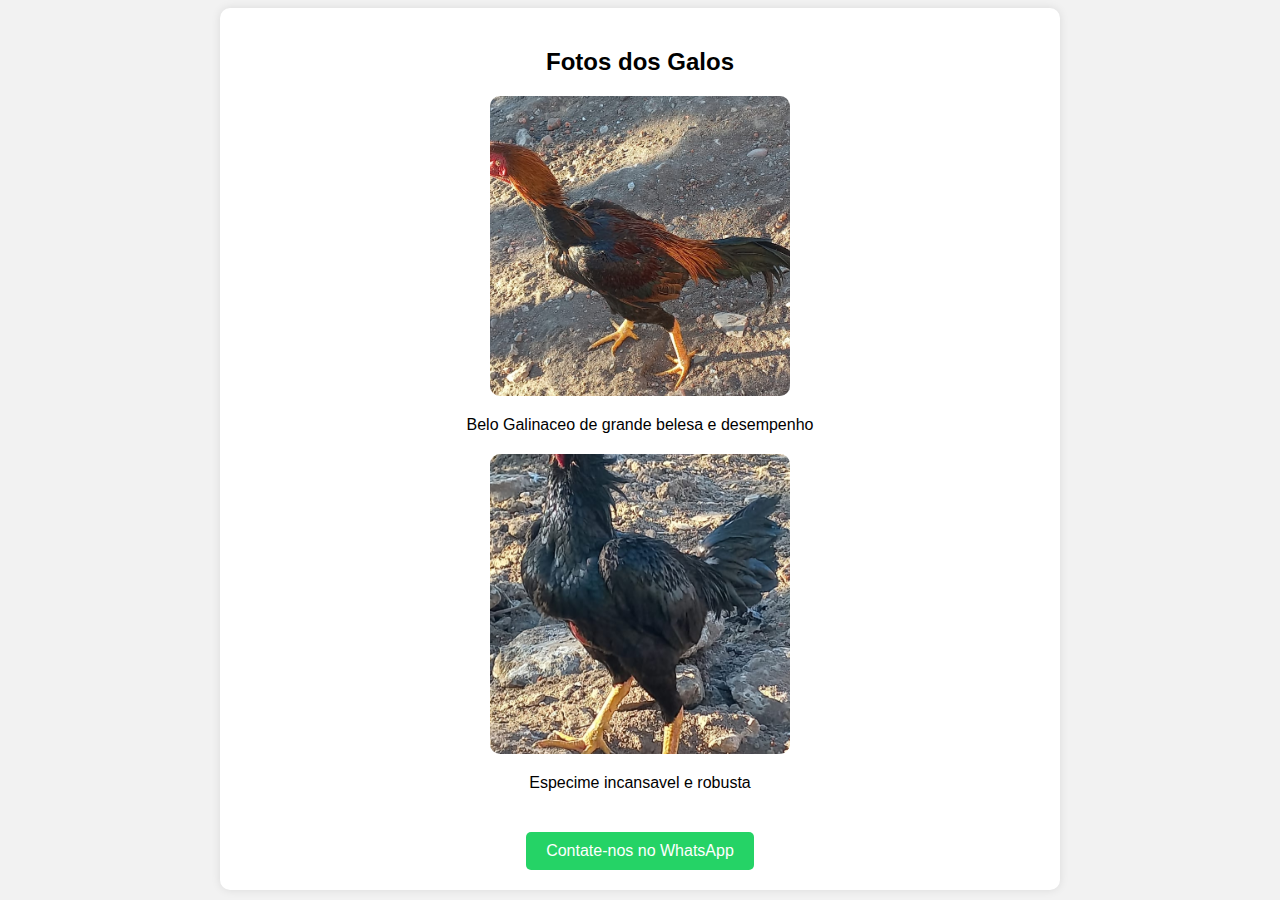
==== index.html @ 25e4c2ea "first commit" ====
<!DOCTYPE html>
<html lang="pt-br">
<head>
    <meta charset="UTF-8">
    <meta name="viewport" content="width=device-width, initial-scale=1.0">
    <title>Venda de Galos</title>    
    <style>
        body {
            font-family: Arial, sans-serif;
            text-align: center;
            background-color: #f2f2f2;
        }
        .container {
            max-width: 800px;
            margin: 0 auto;
            padding: 20px;
            background-color: white;
            border-radius: 10px;
            box-shadow: 0 0 10px rgba(0, 0, 0, 0.1);
        }
        .product {
            margin-bottom: 20px;
        }
        .product img {
            width: 300px; /* Defina a largura desejada */
            height: 300px; /* Defina a altura desejada */
            object-fit: cover; /* Faz a imagem preencher a área definida mantendo a proporção */
            border-radius: 10px;
        }
        .whatsapp-link {
            display: inline-block;
            margin-top: 20px;
            padding: 10px 20px;
            color: white;
            background-color: #25d366;
            border-radius: 5px;
            text-decoration: none;
        }
    </style>
</head>
<body>
    <div class="container">
        <h2>Fotos dos Galos</h2>
        
        <div class="product">
            <img src="galos/galo1.jpeg" alt="Produto 1">
            <p>Belo Galinaceo de grande belesa e desempenho</p>
        </div>

        <div class="product">
            <img src="galos/galo2.jpeg" alt="Produto 2">
            <p>Especime incansavel e robusta</p>
        </div>

        <!-- Adicione mais produtos conforme necessário -->

        <a href="https://wa.me/+5521960160355" class="whatsapp-link" target="_blank">Contate-nos no WhatsApp</a>
    </div>
</body>
</html>
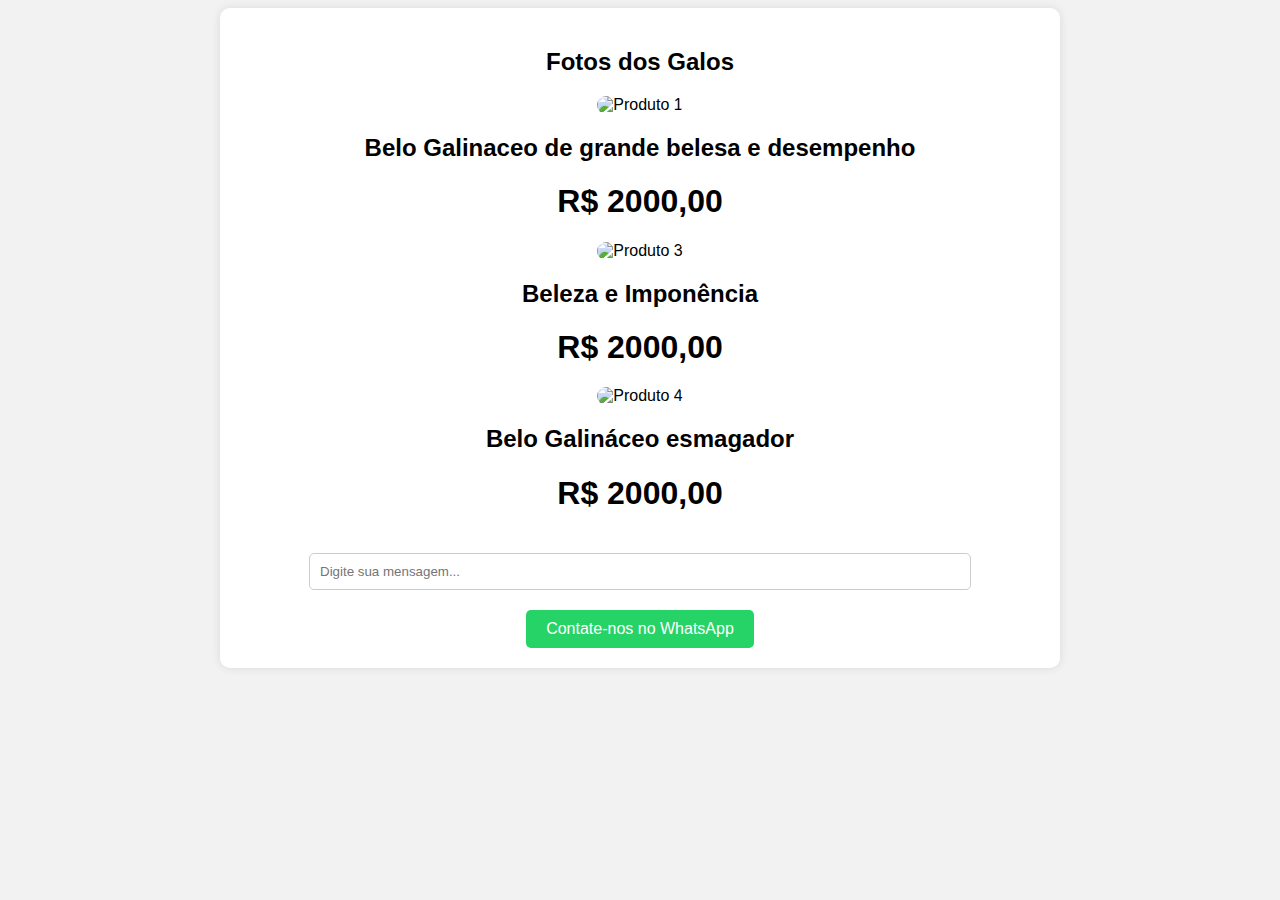
==== commit 3da102a0: "script msg" ====
--- a/index.html
+++ b/index.html
@@ -3,13 +3,14 @@
 <head>
     <meta charset="UTF-8">
     <meta name="viewport" content="width=device-width, initial-scale=1.0">
-    <title>Venda de Galos</title>    
+    <title>Venda de Galos</title>
     <style>
         body {
             font-family: Arial, sans-serif;
             text-align: center;
             background-color: #f2f2f2;
         }
+
         .container {
             max-width: 800px;
             margin: 0 auto;
@@ -18,15 +19,18 @@
             border-radius: 10px;
             box-shadow: 0 0 10px rgba(0, 0, 0, 0.1);
         }
+
         .product {
             margin-bottom: 20px;
         }
-        .product img {
-            width: 300px; /* Defina a largura desejada */
-            height: 300px; /* Defina a altura desejada */
-            object-fit: cover; /* Faz a imagem preencher a área definida mantendo a proporção */
-            border-radius: 10px;
-        }
+
+            .product img {
+                width: 300px;
+                height: 300px;
+                object-fit: cover;
+                border-radius: 10px;
+            }
+
         .whatsapp-link {
             display: inline-block;
             margin-top: 20px;
@@ -36,27 +40,51 @@
             border-radius: 5px;
             text-decoration: none;
         }
+
+        .message-input {
+            width: 80%;
+            padding: 10px;
+            margin-top: 20px;
+            border-radius: 5px;
+            border: 1px solid #ccc;
+        }
     </style>
 </head>
 <body>
     <div class="container">
         <h2>Fotos dos Galos</h2>
-        
+
         <div class="product">
-            <img src="galos/galo1.jpeg" alt="Produto 1">
-            <p>Belo Galinaceo de grande belesa e desempenho</p>
+            <img src="galos/galo300-1.jpg" alt="Produto 1">
+            <h2>Belo Galinaceo de grande belesa e desempenho</h2>
+            <h1>R$ 2000,00</h1>
         </div>
 
         <div class="product">
-            <img src="galos/galo2.jpeg" alt="Produto 2">
-            <p>Especime incansavel e robusta</p>
+            <img src="galos/galo300-3.jpg" alt="Produto 3">
+            <h2>Beleza e Imponência </h2>
+            <h1>R$ 2000,00</h1>
         </div>
 
-        <!-- Adicione mais produtos conforme necessário -->
+        <div class="product">
+            <img src="galos/galo300-4.jpg" alt="Produto 4">
+            <h2>Belo Galináceo esmagador</h2>
+            <h1>R$ 2000,00</h1>
+        </div>
 
-        <a href="https://wa.me/+5521960160355" class="whatsapp-link" target="_blank">Contate-nos no WhatsApp</a>
+        <!-- Campo para o usuário personalizar a mensagem -->
+        <input type="text" id="whatsappMessage" class="message-input" placeholder="Digite sua mensagem...">
+
+        <!-- Botão para enviar a mensagem -->
+        <a href="#" class="whatsapp-link" id="sendMessage" target="_blank">Contate-nos no WhatsApp</a>
     </div>
+
+    <script>document.getElementById("sendMessage").addEventListener("click", function(event) {
+            event.preventDefault();
+            const message = document.getElementById("whatsappMessage").value;
+            const phoneNumber = "+5521960160355";
+            const whatsappURL = `https://wa.me/${phoneNumber}?text=${encodeURIComponent(message)}`;
+            window.open(whatsappURL, '_blank');
+        });</script>
 </body>
 </html>
-
-
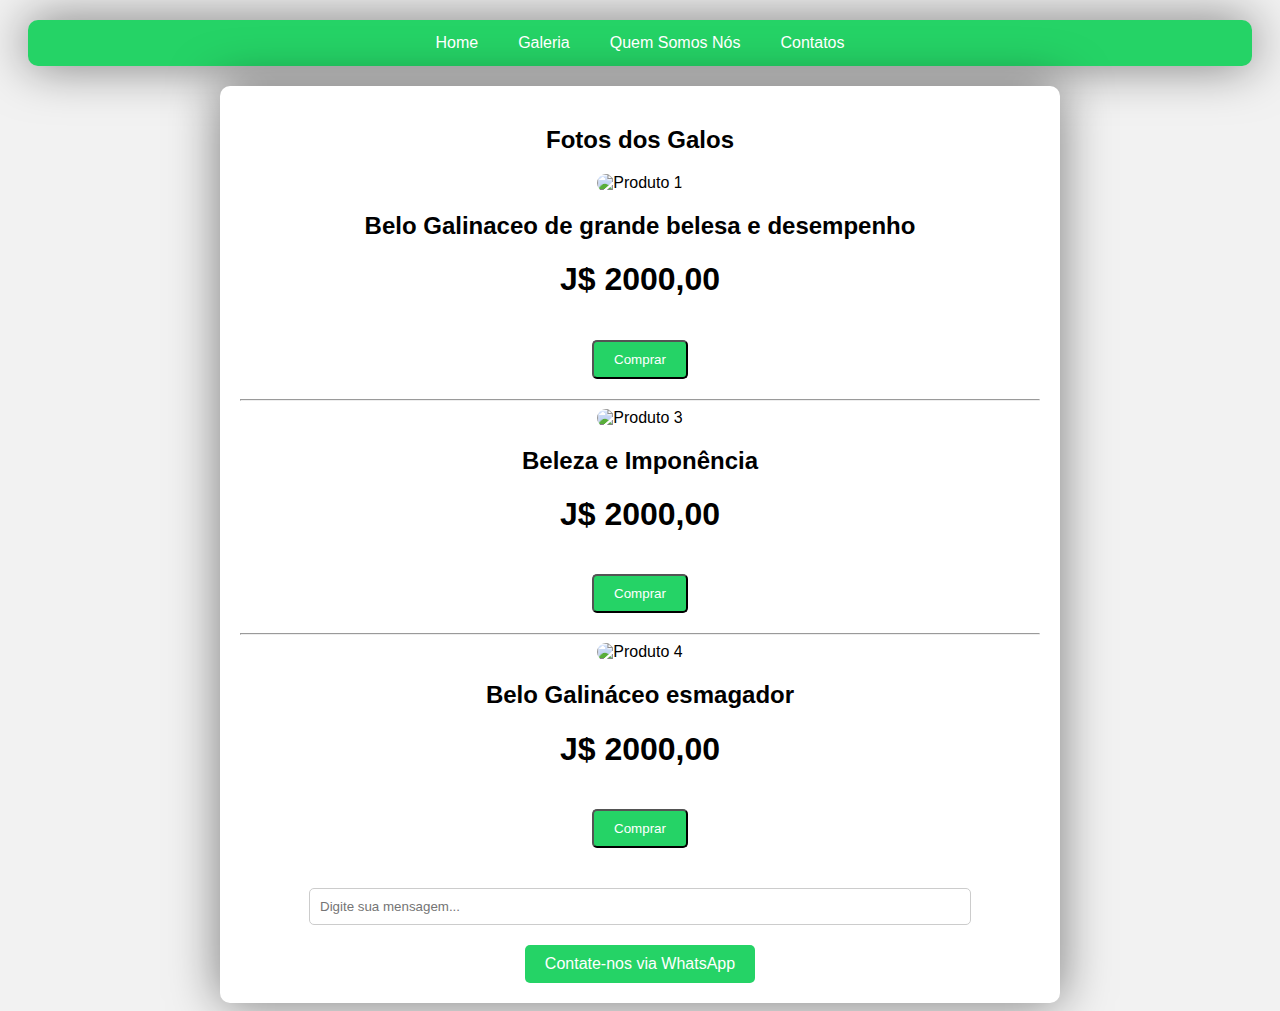
==== commit 7226d04a: "Merge pull request #1 from ygorkarateca/main" ====
--- a/index.html
+++ b/index.html
@@ -3,88 +3,54 @@
 <head>
     <meta charset="UTF-8">
     <meta name="viewport" content="width=device-width, initial-scale=1.0">
+    <link rel="stylesheet" href="templates/style.css">
     <title>Venda de Galos</title>
-    <style>
-        body {
-            font-family: Arial, sans-serif;
-            text-align: center;
-            background-color: #f2f2f2;
-        }
+</head>
+<body class="fade">
+    <nav class="navbar">
+        <ul>
+            <li><a href="index.html">Home</a></li>
+            <li><a href="pages/galeria.html">Galeria</a></li>
+            <li><a href="pages/quem-somos-nos.html">Quem Somos Nós</a></li>
+            <li><a href="pages/contatos.html">Contatos</a></li>
+        </ul>
+    </nav>
 
-        .container {
-            max-width: 800px;
-            margin: 0 auto;
-            padding: 20px;
-            background-color: white;
-            border-radius: 10px;
-            box-shadow: 0 0 10px rgba(0, 0, 0, 0.1);
-        }
-
-        .product {
-            margin-bottom: 20px;
-        }
-
-            .product img {
-                width: 300px;
-                height: 300px;
-                object-fit: cover;
-                border-radius: 10px;
-            }
-
-        .whatsapp-link {
-            display: inline-block;
-            margin-top: 20px;
-            padding: 10px 20px;
-            color: white;
-            background-color: #25d366;
-            border-radius: 5px;
-            text-decoration: none;
-        }
-
-        .message-input {
-            width: 80%;
-            padding: 10px;
-            margin-top: 20px;
-            border-radius: 5px;
-            border: 1px solid #ccc;
-        }
-    </style>
-</head>
-<body>
     <div class="container">
         <h2>Fotos dos Galos</h2>
 
         <div class="product">
             <img src="galos/galo300-1.jpg" alt="Produto 1">
             <h2>Belo Galinaceo de grande belesa e desempenho</h2>
-            <h1>R$ 2000,00</h1>
+            <h1>J$ 2000,00</h1>
+            <button class="h1-compra" onclick="realizarCompra()">Comprar</button>
         </div>
+        
+        <hr class="hr-shadow">
 
         <div class="product">
             <img src="galos/galo300-3.jpg" alt="Produto 3">
-            <h2>Beleza e Imponência </h2>
-            <h1>R$ 2000,00</h1>
+            <h2>Beleza e Imponência</h2>
+            <h1>J$ 2000,00</h1>
+            <button class="h1-compra" onclick="realizarCompra()">Comprar</button>
         </div>
+
+        <hr class="hr-shadow">
 
         <div class="product">
             <img src="galos/galo300-4.jpg" alt="Produto 4">
             <h2>Belo Galináceo esmagador</h2>
-            <h1>R$ 2000,00</h1>
+            <h1>J$ 2000,00</h1>
+            <button class="h1-compra" onclick="realizarCompra()">Comprar</button>
         </div>
 
         <!-- Campo para o usuário personalizar a mensagem -->
         <input type="text" id="whatsappMessage" class="message-input" placeholder="Digite sua mensagem...">
 
         <!-- Botão para enviar a mensagem -->
-        <a href="#" class="whatsapp-link" id="sendMessage" target="_blank">Contate-nos no WhatsApp</a>
+        <a href="#" class="whatsapp-link" id="sendMessage" target="_blank">Contate-nos via WhatsApp</a>
     </div>
 
-    <script>document.getElementById("sendMessage").addEventListener("click", function(event) {
-            event.preventDefault();
-            const message = document.getElementById("whatsappMessage").value;
-            const phoneNumber = "+5521960160355";
-            const whatsappURL = `https://wa.me/${phoneNumber}?text=${encodeURIComponent(message)}`;
-            window.open(whatsappURL, '_blank');
-        });</script>
+    <script src="templates/script.js"></script>
 </body>
 </html>
--- a/templates/style.css
+++ b/templates/style.css
@@ -0,0 +1,110 @@
+body {
+
+    font-family: Arial, sans-serif;
+    text-align: center;
+    background-color: #f2f2f2;
+}
+
+.container {
+
+    max-width: 800px;
+    margin: 0 auto;
+    padding: 20px;
+    background-color: white;
+    border-radius: 10px;
+    box-shadow: 0px 0px 50px rgba(0, 0, 0, 0.5);
+}
+
+.product {
+
+    margin-bottom: 20px;
+}
+
+    .product img {
+
+        width: 300px;
+        height: 300px;
+        object-fit: cover;
+        border-radius: 10px;
+    
+    }
+
+.whatsapp-link {
+
+    display: inline-block;
+    margin-top: 20px;
+    padding: 10px 20px;
+    color: white;
+    background-color: #25d366;
+    border-radius: 5px;
+    text-decoration: none;
+}
+
+.message-input {
+
+    width: 80%;
+    padding: 10px;
+    margin-top: 20px;
+    border-radius: 5px;
+    border: 1px solid #ccc;
+}
+
+.h1-compra {
+
+    display: inline-block;
+    margin-top: 20px;
+    padding: 10px 20px;
+    color: white;
+    background-color: #25d366;
+    border-radius: 5px;
+    text-decoration: none;
+}
+
+.navbar {
+    
+    margin: 20px;
+    border-radius: 10px;
+    background-color: #25d366;
+    overflow: hidden;
+    display: flex;
+    justify-content: center;
+    box-shadow: 0px 0px 50px rgba(0, 0, 0, 0.5);
+}
+
+.navbar ul {
+
+    list-style-type: none;
+    margin: 0;
+    padding: 0;
+}
+
+.navbar li {
+
+    float: left;
+}
+
+.navbar li a {
+    
+    display: block;
+    color: hsl(0, 0%, 100%);
+    text-align: center;
+    padding: 14px 20px;
+    text-decoration: none;
+}
+
+.navbar li a:hover {
+
+    background-color: black;
+
+}
+
+.fade {
+
+    opacity: 0;
+    transition: opacity 0.5s;
+}
+
+.fade-in {
+
+    opacity: 1;
+}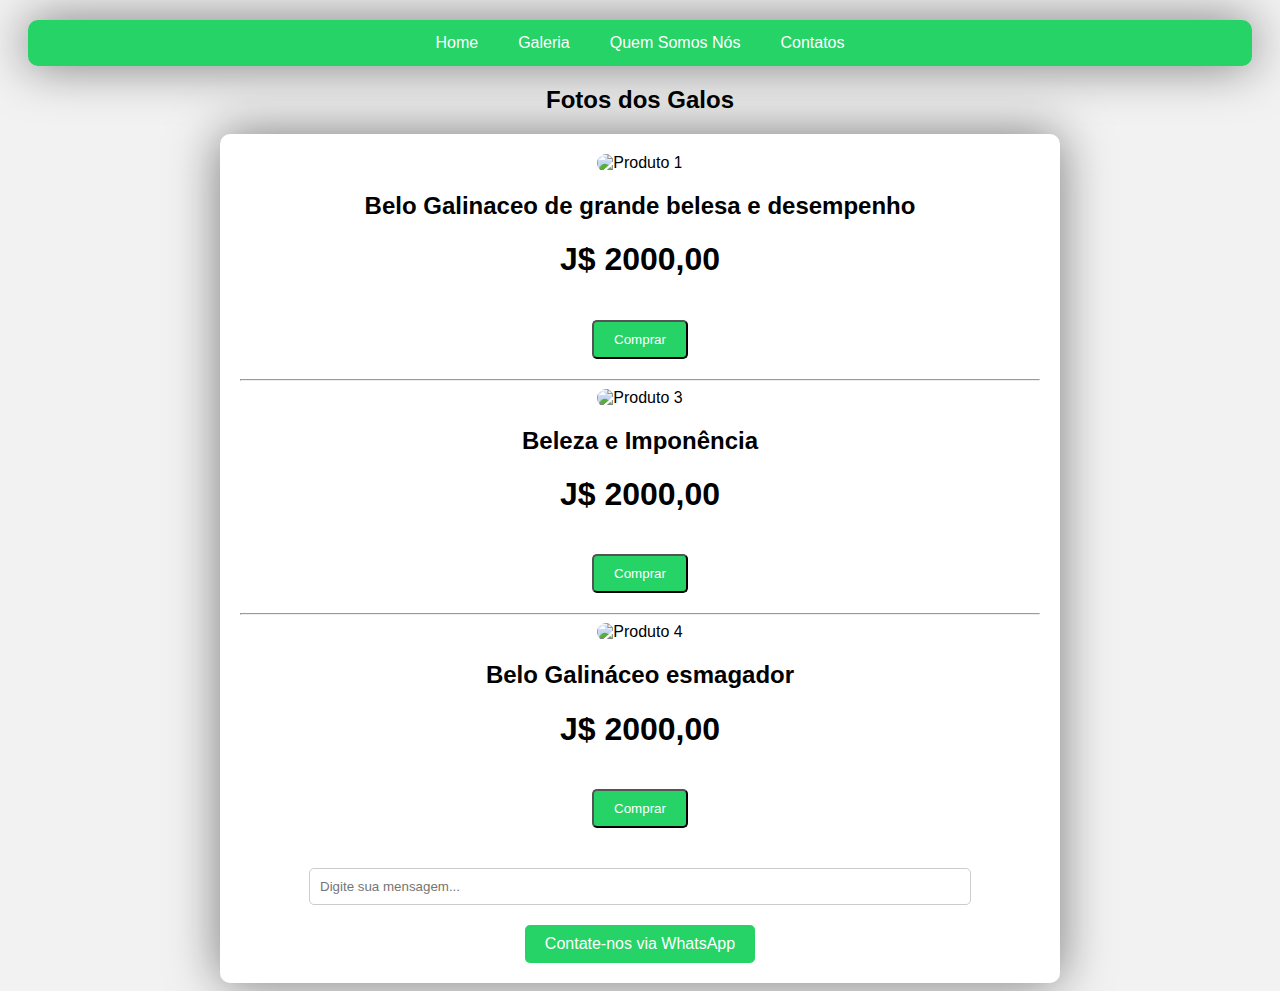
==== commit e23149d3: "index file h2 out of div" ====
--- a/index.html
+++ b/index.html
@@ -15,9 +15,9 @@
             <li><a href="pages/contatos.html">Contatos</a></li>
         </ul>
     </nav>
-
+    <h2>Fotos dos Galos</h2>
     <div class="container">
-        <h2>Fotos dos Galos</h2>
+        
 
         <div class="product">
             <img src="galos/galo300-1.jpg" alt="Produto 1">
